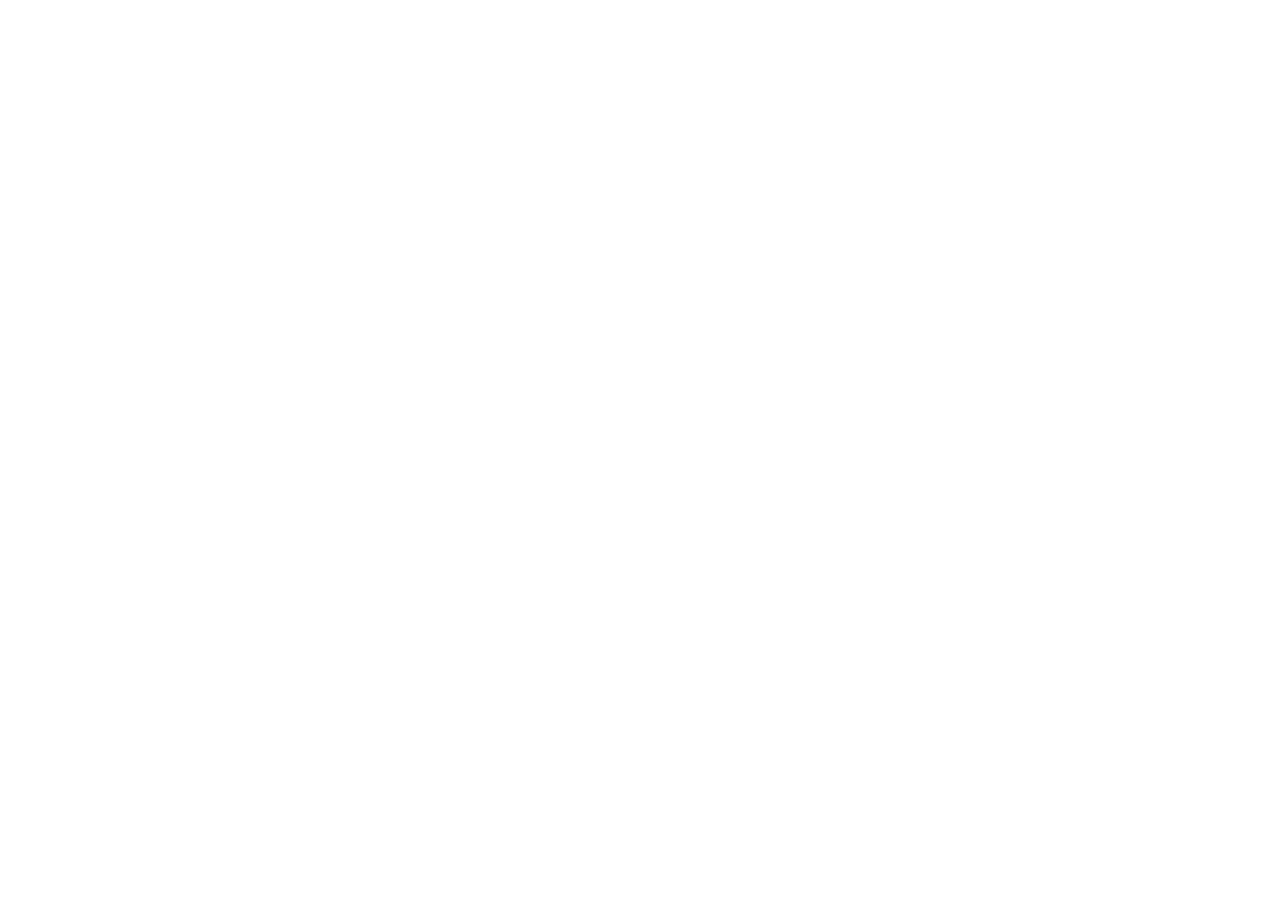
==== Starter Files/index.html @ caf1f691 "first commit" ====
<!DOCTYPE html>
<html lang="en">
<head>
    <meta charset="UTF-8">
    <meta name="viewport" content="width=device-width, initial-scale=1.0">
    <title>Foods</title>
    <link rel="stylesheet" href="style.css">
    <link rel="stylesheet" href="https://cdnjs.cloudflare.com/ajax/libs/font-awesome/5.15.1/css/all.min.css">
</head>
<body>

        <script src="script.js"></script>
</body>
</html>
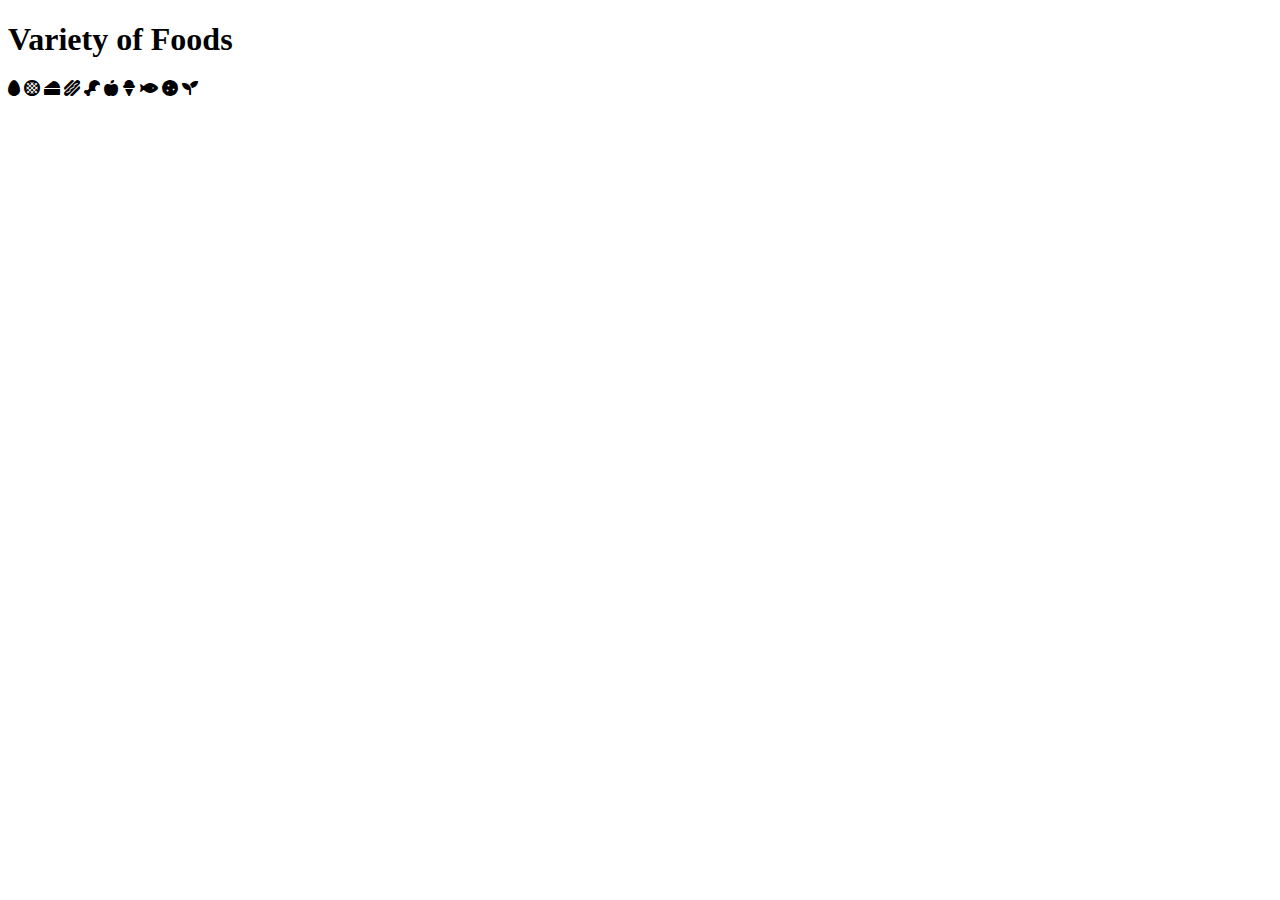
==== commit 64ffdfb1: "section 1" ====
--- a/Starter Files/index.html
+++ b/Starter Files/index.html
@@ -8,7 +8,27 @@
     <link rel="stylesheet" href="https://cdnjs.cloudflare.com/ajax/libs/font-awesome/5.15.1/css/all.min.css">
 </head>
 <body>
-
+<!--seciton 1-->
+<div class="container">
+<section class="section 1">
+<h1 class="section 1 heading">
+    Variety of Foods
+</h1>
+<div class="section-1-icons">
+  <i class="fas fa-egg"></i>
+  <i class="fas fa-stroopwafel"></i>
+  <i class="fas fa-cheese"></i>
+  <i class="fas fa-hotdog"></i>
+  <i class="fas fa-drumstick-bite"></i>
+  <i class="fas fa-apple-alt"></i>
+  <i class="fas fa-ice-cream"></i>
+  <i class="fas fa-fish"></i>
+  <i class="fas fa-cookie"></i>
+  <i class="fas fa-seedling"></i>
+</div>
+</section>
+</div>
+<!--end section 1-->
         <script src="script.js"></script>
 </body>
-</html>+</html>
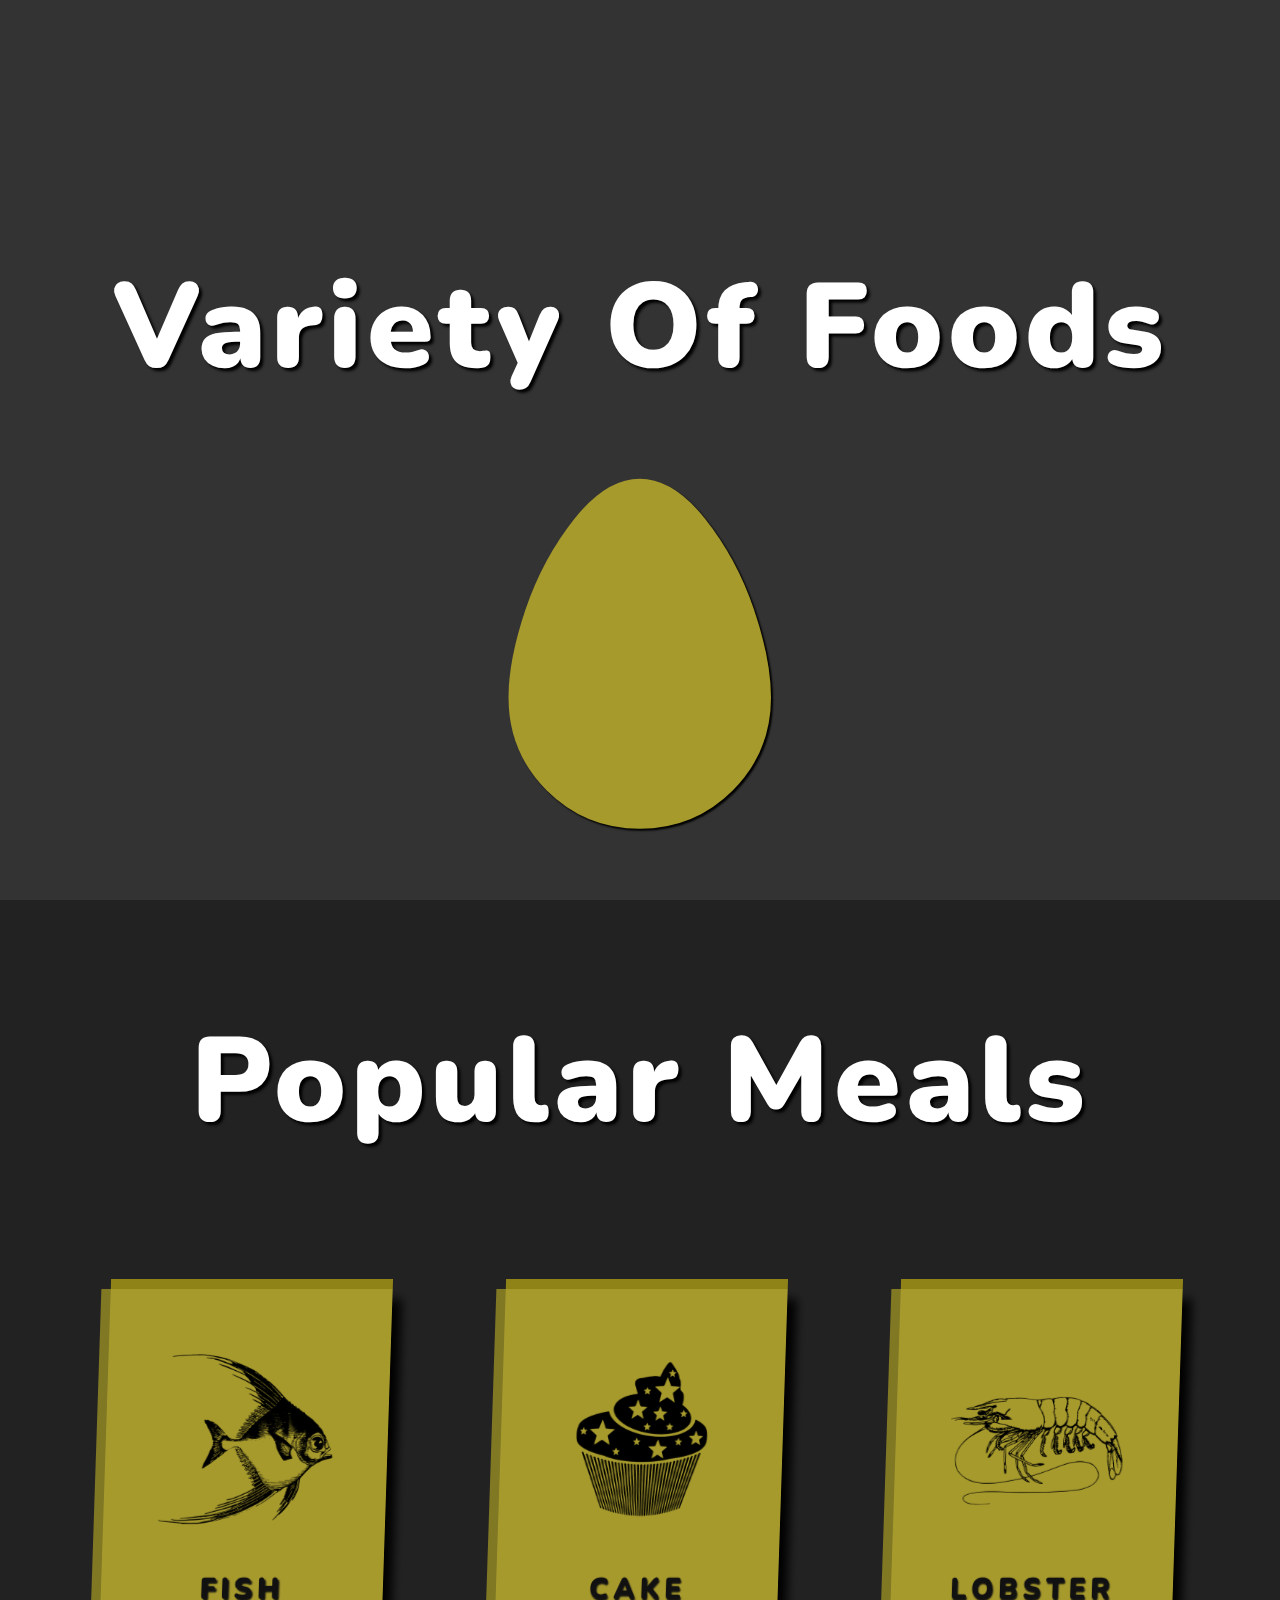
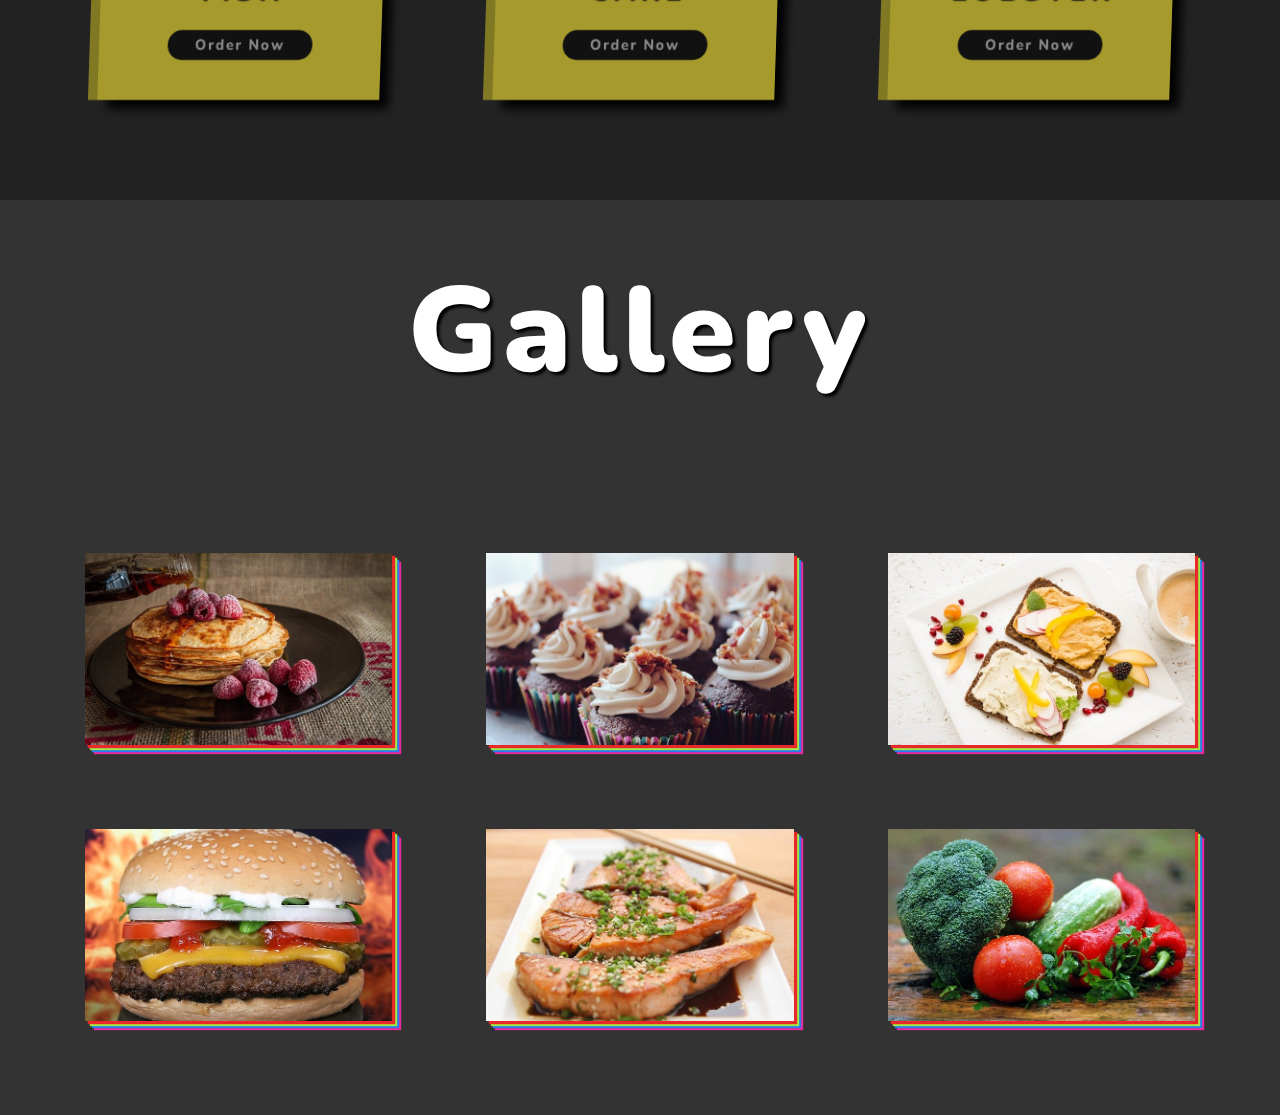
==== commit 4d5c84d1: "gallery" ====
--- a/Starter Files/index.html
+++ b/Starter Files/index.html
@@ -8,27 +8,87 @@
     <link rel="stylesheet" href="https://cdnjs.cloudflare.com/ajax/libs/font-awesome/5.15.1/css/all.min.css">
 </head>
 <body>
-<!--seciton 1-->
 <div class="container">
-<section class="section 1">
-<h1 class="section 1 heading">
-    Variety of Foods
-</h1>
-<div class="section-1-icons">
-  <i class="fas fa-egg"></i>
-  <i class="fas fa-stroopwafel"></i>
-  <i class="fas fa-cheese"></i>
-  <i class="fas fa-hotdog"></i>
-  <i class="fas fa-drumstick-bite"></i>
-  <i class="fas fa-apple-alt"></i>
-  <i class="fas fa-ice-cream"></i>
-  <i class="fas fa-fish"></i>
-  <i class="fas fa-cookie"></i>
-  <i class="fas fa-seedling"></i>
+  <!-- Section 1 -->
+  <section class="section-1">
+      <h1 class="section-heading">variety of foods</h1>
+    <div class="section-1-icons">
+        <i class="fas fa-egg change"></i>
+        <i class="fas fa-stroopwafel"></i>
+        <i class="fas fa-cheese"></i>
+        <i class="fas fa-hotdog"></i>
+        <i class="fas fa-drumstick-bite"></i>
+        <i class="fas fa-apple-alt"></i>
+        <i class="fas fa-ice-cream"></i>
+        <i class="fas fa-fish"></i>
+        <i class="fas fa-cookie"></i>
+        <i class="fas fa-seedling"></i>
+      </div>
+  </section>
+<!--end section 1-->
+
+<!--section 2-->
+<section class="section-2">
+<h1 class="section-heading">Popular Meals</h1>
+<div class="cards-container">
+  <div class="card">
+    <img src="images/card-img-1.png" class="card-img">
+    <h3 class=" card-name">Fish</h3>
+    <button class="card-btn">Order Now</button>
+  </div>
+  <div class="card">
+    <img src="images/card-img-2.png" class="card-img">
+    <h3 class=" card-name">Cake</h3>
+    <button class="card-btn">Order Now</button>
+  </div>
+  <div class="card">
+    <img src="images/card-img-3.png" class="card-img">
+    <h3 class=" card-name">Lobster</h3>
+    <button class="card-btn">Order Now</button>
+  </div>
 </div>
 </section>
+<!--End of section 2-->
+
+<!--Section 3-->
+<section class="section-3">
+<h1 class="section-heading">Gallery</h1>
+<div class="gallery">
+  <a href="#" class="gallery-link" title="Order Now">
+  <img src="images/gallery-img-1.jpg" class="food-img">
+  <h3 class="food-name">Pancakes</h3>
+  <p class="food-description">Dummy text that most def sums up the quality of the food</p>
+  </a>
+  <a href="#" class="gallery-link" title="Order Now">
+  <img src="images/gallery-img-2.jpg" class="food-img">
+  <h3 class="food-name">Cupcakes</h3>
+  <p class="food-description">Dummy text that most def sums up the quality of the food</p>
+  </a>  
+  <a href="#" class="gallery-link" title="Order Now">
+  <img src="images/gallery-img-3.jpg" class="food-img">
+  <h3 class="food-name">Hummus</h3>
+  <p class="food-description">Dummy text that most def sums up the quality of the food</p>
+  </a>  
+  <a href="#" class="gallery-link" title="Order Now">
+  <img src="images/gallery-img-4.jpg" class="food-img">
+  <h3 class="food-name">Hamburger</h3>
+  <p class="food-description">Dummy text that most def sums up the quality of the food</p>
+  </a>  
+  <a href="#" class="gallery-link" title="Order Now">
+  <img src="images/gallery-img-5.jpg" class="food-img">
+  <h3 class="food-name">Salmon</h3>
+  <p class="food-description">Dummy text that most def sums up the quality of the food</p>
+  </a>  
+  <a href="#" class="gallery-link" title="Order Now">
+  <img src="images/gallery-img-6.jpg" class="food-img">
+  <h3 class="food-name">Vegetables</h3>
+  <p class="food-description">Dummy text that most def sums up the quality of the food</p>
+  </a>
 </div>
-<!--end section 1-->
-        <script src="script.js"></script>
+</section>
+<!--End of Section 3-->
+</div>
+
+    <script src="script.js"></script>  
 </body>
 </html>
--- a/Starter Files/style.css
+++ b/Starter Files/style.css
@@ -0,0 +1,249 @@
+@import url('https://fonts.googleapis.com/css2?family=Nunito:wght@200;300;400;500;600;700;800&display=swap');
+/* common styles */
+*{
+margin: 0;
+padding: 0;
+box-sizing: border-box;
+text-decoration:none;
+outline: none;
+font-family: "Nunito", sans-serif;
+font-weight: 400;
+}
+html {
+    font-size: 62.5%;
+}
+.section-heading{
+    font-size: 12rem;
+    font-weight: 900;
+    color: #fff;
+    text-transform: capitalize;
+    text-align: center;
+    letter-spacing: 0.5rem;
+    text-shadow: 0.3rem 0.3rem 0.3rem #000;
+}
+
+/*section 1*/
+.section-1{
+    width: 100%;
+    height: 100vh;
+    background-color: #333;
+    display: flex;
+    flex-direction: column;
+    align-items: center;
+    justify-content: space-evenly;
+}
+
+.section-1-icons i{
+    font-size: 35rem;
+    color: #a79a2d;
+    position: absolute;
+    transform: translate(-50%, -50%) scale(0);
+    text-shadow: 0.2rem 0.2rem 0.2rem #000;
+    transition: transform 0.3s;
+}
+.section-1-icons i.change {
+    transform: translate(-50%, -50%) scale(1);
+    transition: transform 0.3s 0.3s;
+}
+
+/*end of section 1*/
+/*section 2*/
+.section-2 {
+    width: 100%;
+    height: 100vh;
+    background-color: #222;
+    display: flex;
+    flex-direction: column;
+    justify-content: space-between;
+    padding: 10rem 0;
+}
+
+.cards-container {
+    display: flex;
+    justify-content: space-evenly;
+}
+.card {
+width: 30rem;
+background-color: #a79a2d;
+padding: 4rem;
+display:flex;
+flex-direction: column;
+justify-content: space-between;
+align-items: center;
+box-shadow: 1rem 1rem 1rem #000;
+position: relative;
+transform: rotateY(20deg) skewX(-2deg);
+transition: transform 0.5s, box-shadow 0.5s;
+}
+
+.card:hover {
+    transform: rotateY(20deg) skewX(-2deg) translateY(-3rem);
+    box-shadow: 2rem 2rem 2rem #000;
+}
+
+.card::after {
+    content: "";
+    height: 1rem;
+    width: 100%;
+    background-color: #8f8317;
+    position: absolute;
+    top: -1rem;
+    left: 0;
+    transform: skewX(45reg);
+    transform-origin: bottom;
+    box-shadow: -0.1rem -0.1rem -0.1rem #000 
+
+}
+
+.card::before {
+    content: "";
+    height: 100%;
+    width: 1rem;
+    background-color: #817824;
+    position: absolute;
+    top: 0;
+    left: -1rem;
+    transform: skewY(45reg);
+    transform-origin: right;
+    box-shadow: -0.1rem -0.1rem -0.1rem #000 
+}
+.card-img {
+    width: 100%;
+}
+
+.card-name {
+    font-size: 3rem;
+    font-weight: 900;
+    text-transform: uppercase;
+    letter-spacing: 0.5rem;
+    color: #111;
+    margin: 2rem 0;
+    text-shadow: 0.15rem 0.15rem 0.15rem;
+}
+.card-btn{
+    width: 70%;
+    background-color:#111;
+    color: #888;
+    border-radius: 5rem;
+    font-size: 1.5rem;
+    font-weight: 800;
+    letter-spacing: 0.2rem;
+    text-transform: capitalize;
+    border: none;
+    padding: 0.5rem 0;
+    cursor: pointer;
+    box-shadow: -0.2rem -0.2rem -0.2rem;
+}
+/*end of section 2*/
+
+/*section 3 */
+.section-3{
+    background-color: #333;
+    padding: 5rem 0;
+}
+
+.gallery{
+    display: flex;
+    flex-wrap: wrap;
+    align-items: center;
+    justify-content: space-evenly;
+    margin-top: 10rem;
+}
+
+.gallery-link {
+    position: relative;
+    margin: 4rem 1rem;
+}
+
+.gallery-link:hover::before{
+    height: 80%;
+
+}
+
+
+.gallery-link::before{
+    content: "";
+    position: absolute;
+    top: 2vw;
+    left: 80%;
+    width: 0.2rem;
+    height: 0;
+    background-color: #fff;
+    z-index: 10;
+    transition: height 0.5s;
+}
+.gallery-link:hover::after{
+    width: 90%;
+    
+}
+.gallery-link::after{
+    content: "";
+    position: absolute;
+    top: 30%;
+    width: 0;
+    height: 0.2rem;
+    background-color: #fff;
+    left: 2rem;
+    width: 0.5s;
+}
+
+.gallery-link:hover .food-img{
+    width: 24vw;
+    height: 15vw;
+    object-fit: cover;
+    box-shadow: 1rem 1rem 0.1rem #e92929, 2rem 2rem 0.1rem #a2e946, 3rem 3rem 0.1rem #297ce9, 4rem 4rem 0.1rem #e92999
+    ;
+    transition: all 0.5s;
+    filter: blur(0.5rem);
+    opacity: 0.5;
+    transform: scale(1.1);
+}
+.food-name {
+    position: absolute;
+    top: 3rem;
+    left: 3rem;
+    font-size: 2rem;
+    font-weight: 700;
+    text-transform: uppercase;
+    letter-spacing: 0.1rem;
+    color: #fff;
+    width: 0;
+    overflow: hidden;
+    transition: width 0.3s;
+}
+
+.gallery-link:hover .food-name{
+    width: 100%;
+    transition: width 1.5s 0.5s;
+}
+
+.food-img{
+    width: 24vw;
+    height: 15vw;
+    object-fit: cover;
+    box-shadow: 0.3rem 0.3rem 0.1rem #e92929, 0.5rem 0.5rem 0.1rem #a2e946, 0.7rem 0.7rem 0.1rem #297ce9, 0.9rem 0.9rem 0.1rem #e92999
+    ;
+}
+
+.food-description{
+    position: absolute;
+    bottom: 3vw;
+    left: 2rem;
+    width: 70%;
+    font-size: 1.5rem;
+    font-weight: 300;
+    letter-spacing: 0.1rem;
+    text-transform: uppercase;
+    color: #fff;
+    opacity: 0;
+    visibility: hidden;
+    transition: opacity 1s 1s;
+}
+
+.gallery-link:hover .food-description {
+  opacity: 1;
+  visibility: visible;
+  transition: opacity 1s 1s;
+}
+
+/*end of section 3*/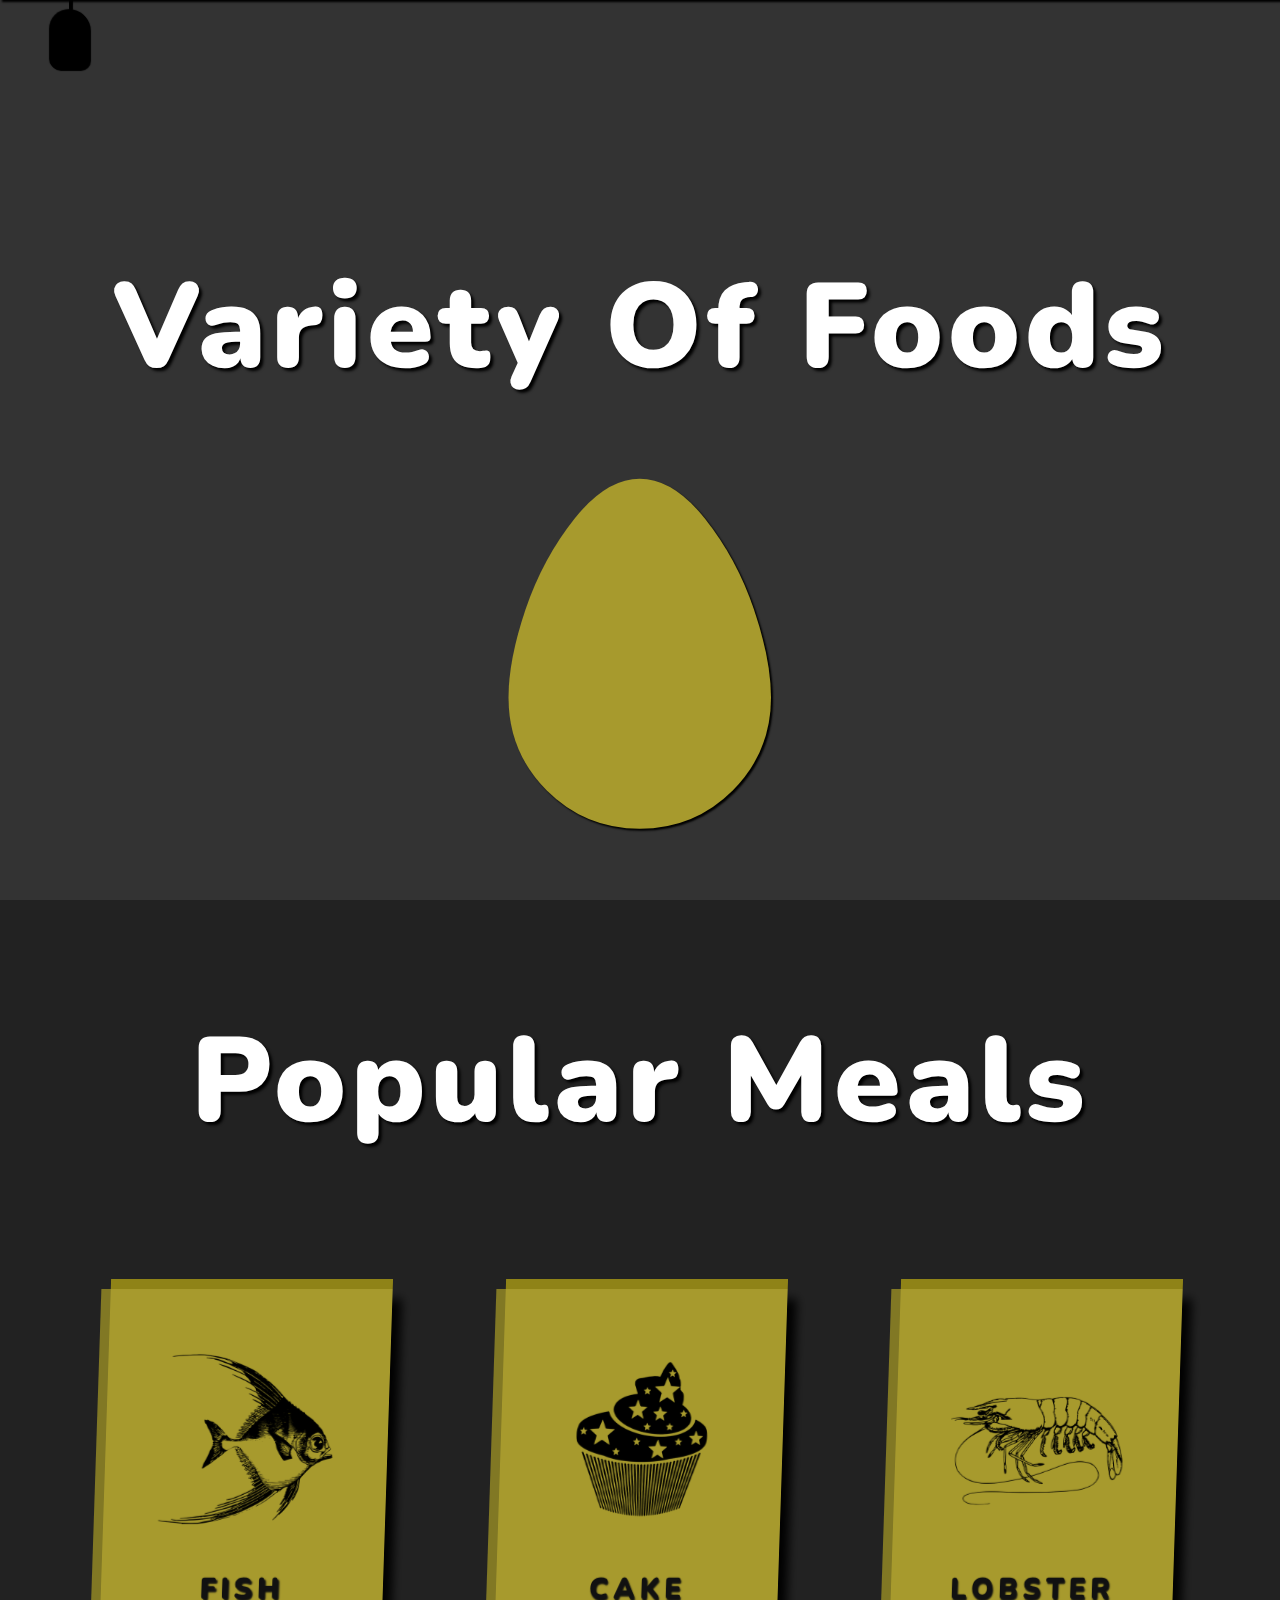
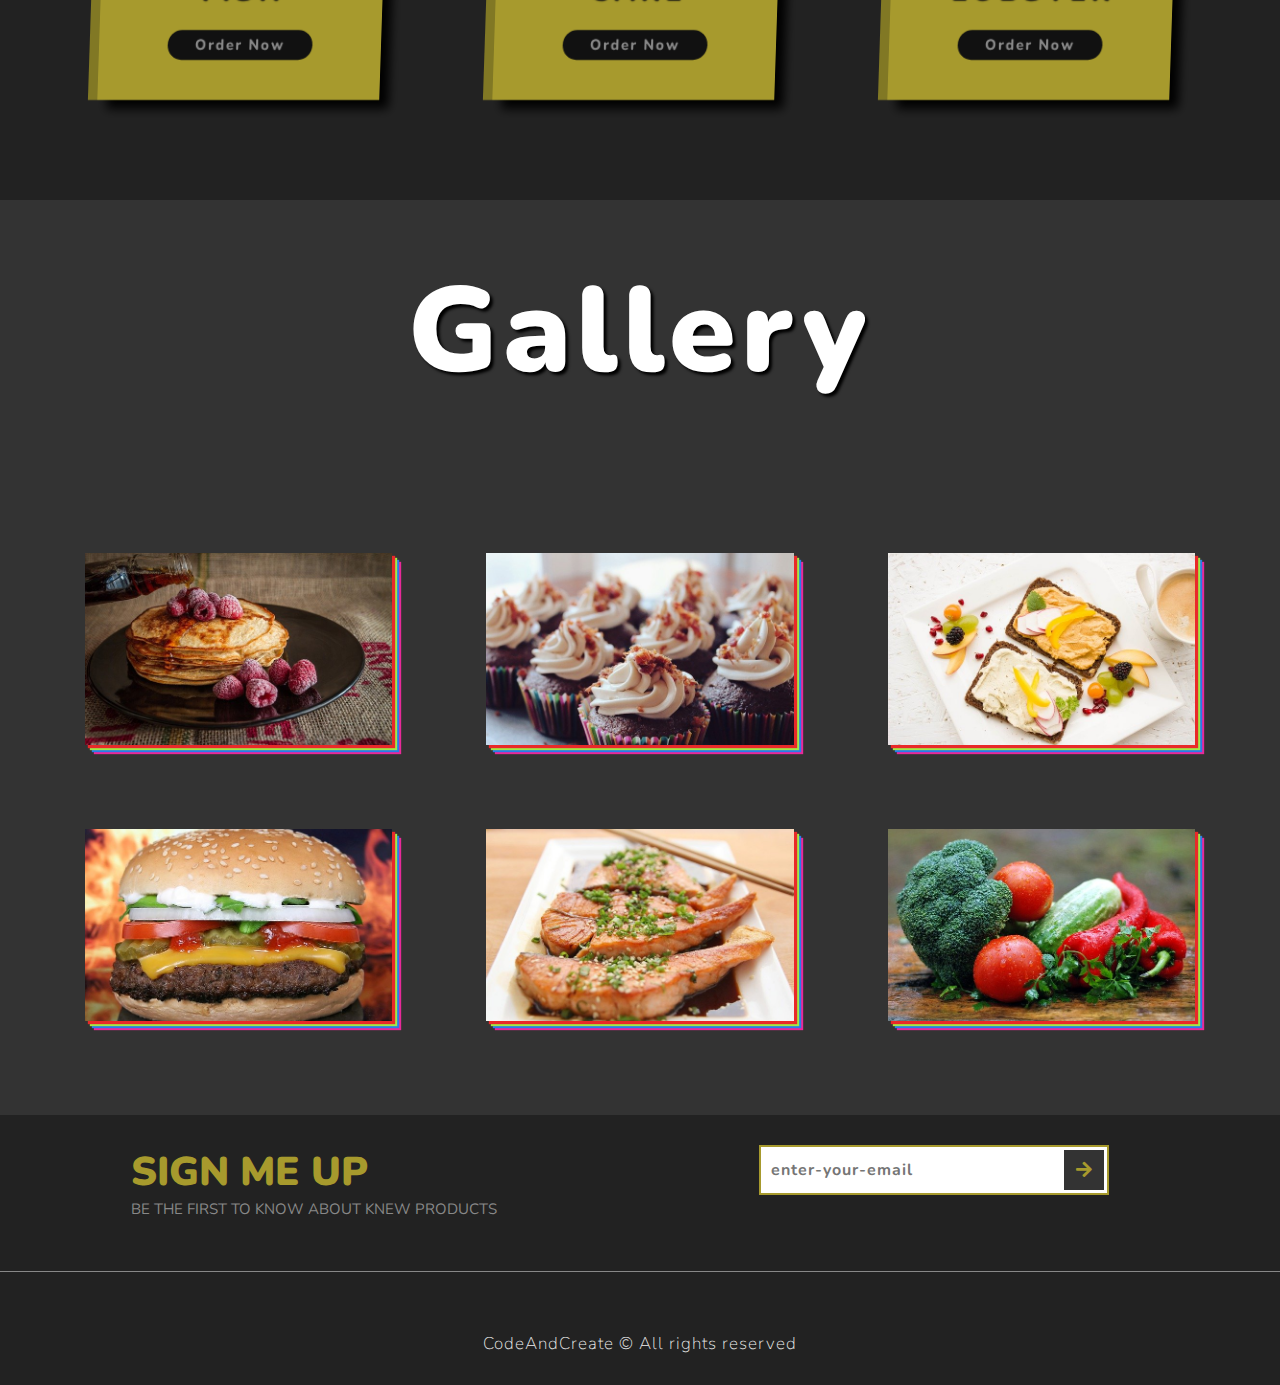
==== commit 45053404: "nav bar" ====
--- a/Starter Files/index.html
+++ b/Starter Files/index.html
@@ -8,6 +8,33 @@
     <link rel="stylesheet" href="https://cdnjs.cloudflare.com/ajax/libs/font-awesome/5.15.1/css/all.min.css">
 </head>
 <body>
+
+<!--Navbar-->
+<nav class="navbar">
+  <a href="#" class="navbar-link">
+  <i class="fas fa-home"></i>
+  <span>Home</span>
+  </a>
+  <a href="#" class="navbar-link">
+    <i class="fas fa-utensils"></i>
+    <span>Meals</span>
+    </a>
+  <a href="#" class="navbar-link">
+      <i class="fas fa-hamburger"></i>
+      <span>Burger</span>
+      </a>
+  <a href="#" class="navbar-link">
+        <i class="fas fa-pizza-slice"></i>
+        <span>Pizza</span>
+        </a>
+  <a href="#" class="navbar-link">
+          <i class="fas fa-blender-phone"></i>
+          <span>Contact</span>
+          </a>
+</nav>
+<div class="menu"></div>
+<!--End of Navbar-->
+
 <div class="container">
   <!-- Section 1 -->
   <section class="section-1">
@@ -87,6 +114,20 @@
 </div>
 </section>
 <!--End of Section 3-->
+
+<!--section 4-->
+<section class="section-4">
+  <div class="section-4-text">
+    <h2 class="section-4-heading">Sign Me Up</h2>
+    <p class="section-4-paragraph">Be the first to know about knew products</p>
+  </div>
+    <form class="signup-form">
+      <input type="email" class="signup-form-input" placeholder="enter-your-email">
+      <button type="submit" class="signup-form-btn"><i class="fas fa-arrow-right"></i></button>
+      </form>
+      <p class="copyright">CodeAndCreate &copy; All rights reserved</p>
+</section>
+<!-- end of section 4-->
 </div>
 
     <script src="script.js"></script>  
--- a/Starter Files/style.css
+++ b/Starter Files/style.css
@@ -21,6 +21,101 @@
     letter-spacing: 0.5rem;
     text-shadow: 0.3rem 0.3rem 0.3rem #000;
 }
+/*end of common styles*/
+
+/*navbar*/
+.navbar {
+    width: 100%;
+    height: 14rem;
+    background-color: #000;
+    position: fixed;
+    top: -14rem;
+    z-index: 100;
+    display: flex;
+    justify-content: center;
+    align-items: center;
+    box-shadow: 0.2rem 0.2rem 0.2rem #000;
+    transition: top 0.4s;
+}
+.navbar.change{
+    top: 0;
+    transition: top 0.4s 0.2s;
+}
+
+.navbar-link {
+    color: #aaa;
+    margin: 0.4rem;
+    display: flex;
+    flex-direction: column;
+    justify-content: center;
+    align-items: center;
+    opacity: 0;
+    transition: color 0.3s, opacity .2s;
+}
+.change .navbar-link{
+    opacity: 1;
+}
+.change .navbar-link:nth-child(1){
+    transition: opacity 0.4s 0.5s, color 0.3s;
+}
+.change .navbar-link:nth-child(2){
+    transition: opacity 0.4s 0.6s, color 0.3s;;
+}
+.change .navbar-link:nth-child(3){
+    transition: opacity 0.4s 0.7s, color 0.3s;;
+}
+.change .navbar-link:nth-child(4){
+    transition: opacity 0.4s 0.8s, color 0.3s;;
+}
+.change .navbar-link:nth-child(5){
+    transition: opacity 0.4s 0.9s, color 0.3s;;
+}
+
+.navbar-link:hover{
+    color: #fff;
+}
+.navbar-link i{
+    font-size: 7rem;
+}
+.navbar-link span{
+    font-size: 2.5rem;
+    font-weight: 900;
+    letter-spacing: 0.5rem;
+    margin-top: 0.5rem;
+}
+.menu{
+    width: 4rem;
+    height: 6rem;
+    background-color: #000;
+    position: fixed;
+    top: 1rem;
+    left: 5rem;
+    border-radius: 30rem 30rem 15rem 15rem;
+    box-shadow: 0.1rem 0.1rem 0.1rem #000, -0.1rem -0.1rem 0.1rem #000;
+    cursor: pointer;
+    transition: top 0.4s 0.2s;
+
+}
+
+.menu.change{
+    top: 15rem;
+    transition: top 0.4s;
+}
+
+.menu::before {
+    content: "";
+    width: 0.3rem;
+    height: 15rem;
+    background-color: #000;
+    position: absolute;
+    top: -15rem;
+    left: calc(50% - 0.15rem);
+    box-shadow: 0.1rem 0 0.1rem #000;
+}
+
+
+/*end of navbar*/
+
 
 /*section 1*/
 .section-1{
@@ -246,4 +341,73 @@
   transition: opacity 1s 1s;
 }
 
-/*end of section 3*/+/*end of section 3*/
+/*section 4*/
+.section-4 {
+    width: 100%;
+    height: 30vh;
+    background-color: #222;
+    display: flex;
+    justify-content: space-around;
+    align-items: flex-start;
+    padding: 3rem 0;
+    position: relative;
+}
+.section-4-text {
+    text-transform: uppercase;
+}
+.section-4-heading{
+    font-size: 4rem;
+    font-weight: 900;
+    color: #a79a2d;
+}
+
+.signup-form {
+    display: flex;
+    align-items: center;
+}
+.section-4-paragraph {
+   font-size: 1.5rem;
+    color: #888;
+}
+.signup-form-input{
+    width: 35rem;
+    height: 5rem;
+    padding: 1rem;
+    border: 0.2rem solid #a79a2d;
+    font-size: 1.6rem;
+    font-weight: 700;
+    letter-spacing: 0.1rem;
+    color: #a79a2d;
+}
+.signup-form-input .placeholder {
+    color: #a79a2d;
+}
+.signup-form-btn {
+ position: relative;
+ left: -4.5rem;
+ width: 4rem;
+ height: 4rem;
+ background-color: #333;
+ color: #a79a2d;
+ border: none;
+ font-size: 1.8rem;
+ cursor: pointer;
+
+}
+
+.copyright {
+    position: absolute;
+    bottom: 3rem;
+    font-size: 1.7rem;
+    font-weight: 200;
+    color: #eee;
+    letter-spacing: 0.1rem;
+    border-top: .1rem solid #888;
+    padding-top: 6rem;
+    width: 100%;
+    text-align: center;
+}
+
+
+/* end of section 4*/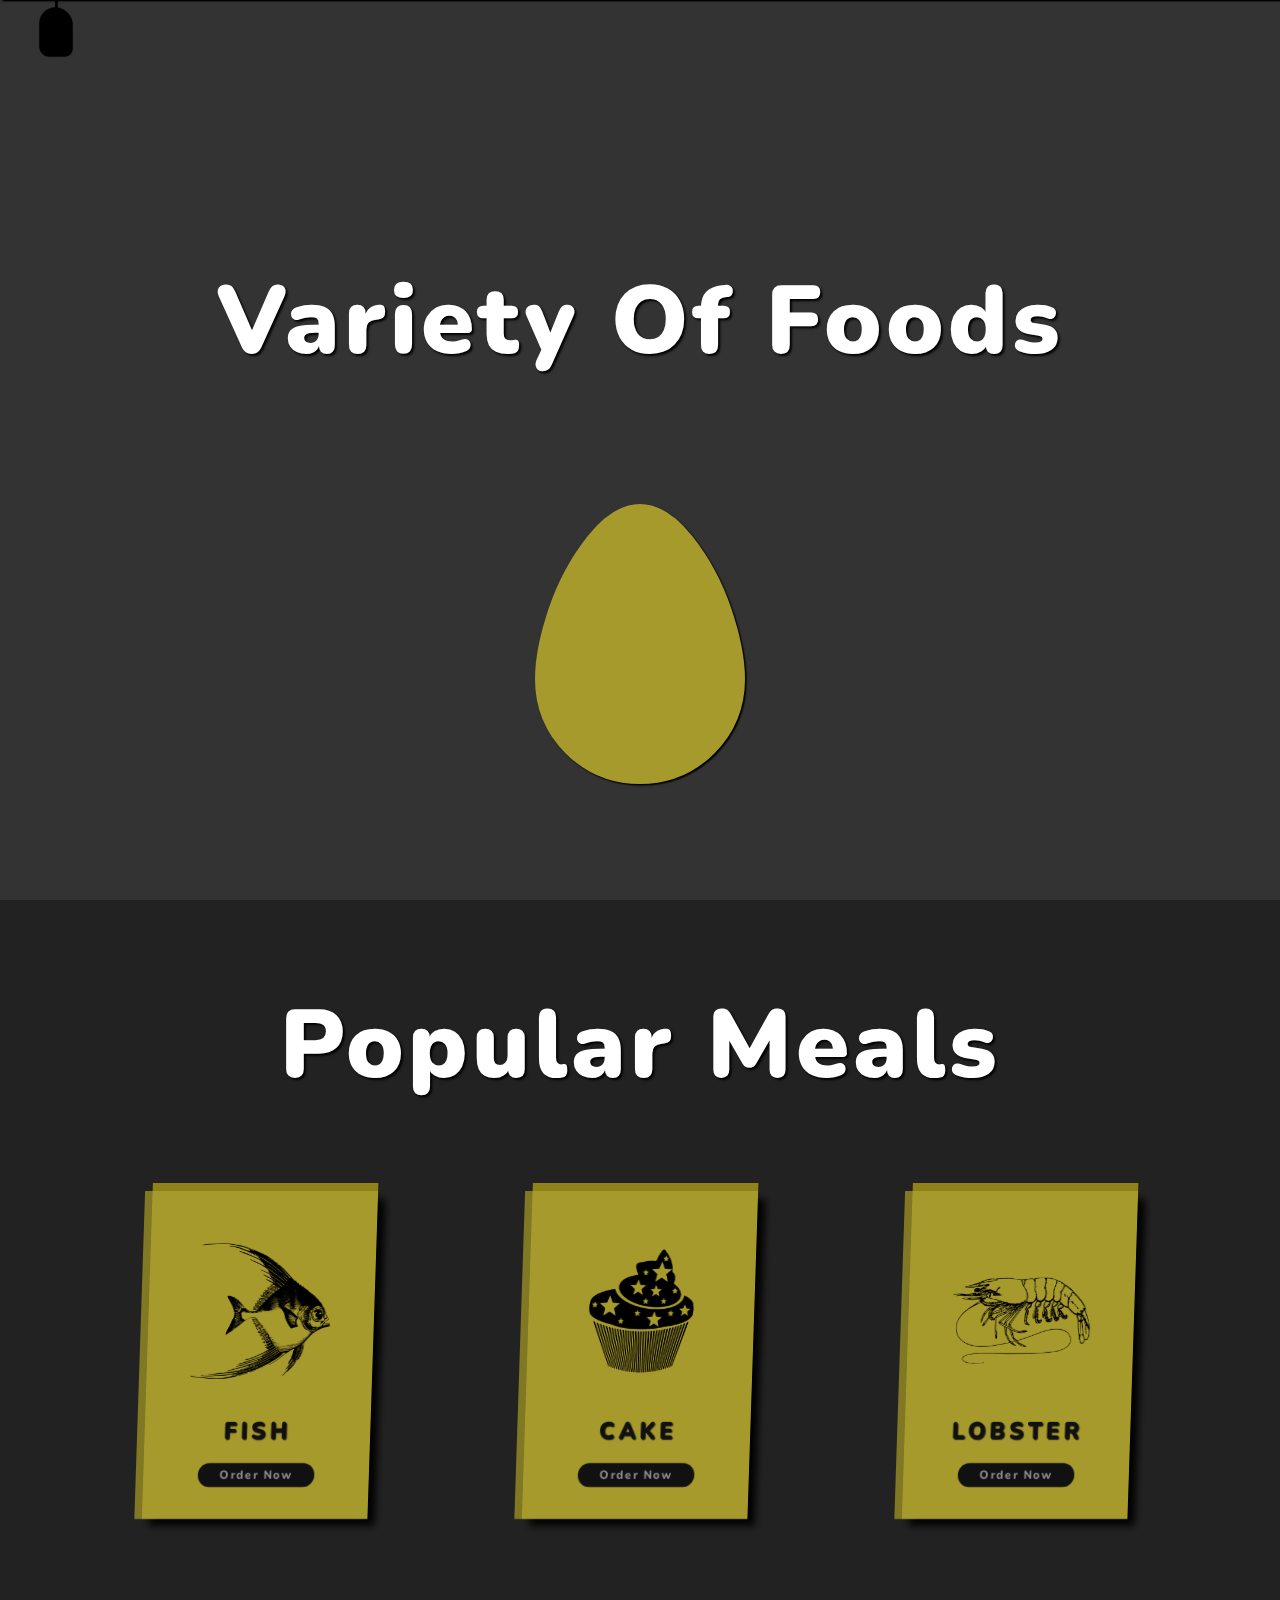
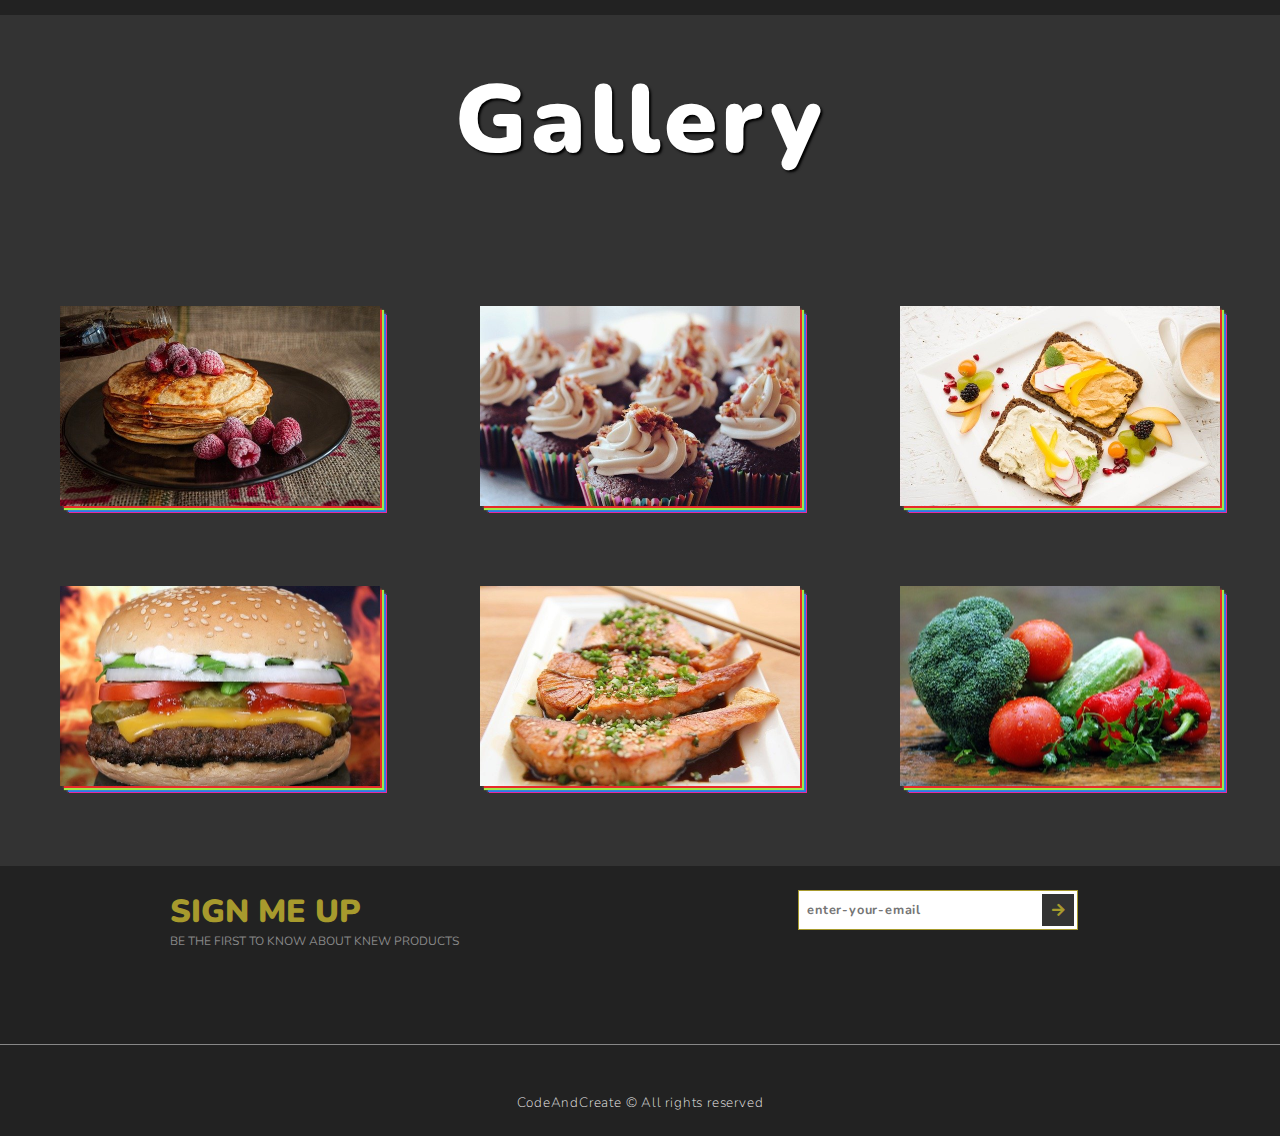
==== commit ef229082: "last commit" ====
--- a/Starter Files/index.html
+++ b/Starter Files/index.html
@@ -10,7 +10,7 @@
 <body>
 
 <!--Navbar-->
-<nav class="navbar">
+<nav class="navbar target">
   <a href="#" class="navbar-link">
   <i class="fas fa-home"></i>
   <span>Home</span>
@@ -31,8 +31,10 @@
           <i class="fas fa-blender-phone"></i>
           <span>Contact</span>
           </a>
+
 </nav>
-<div class="menu"></div>
+<div class="menu target"></div>
+
 <!--End of Navbar-->
 
 <div class="container">
--- a/Starter Files/style.css
+++ b/Starter Files/style.css
@@ -410,4 +410,47 @@
 }
 
 
-/* end of section 4*/+/* end of section 4*/
+
+/*Responsive */
+@media(max-width:1400px)
+{
+    html{
+        font-size: 50%;
+    }
+.section-2{
+    height: auto;
+    padding: 10rem 0 12rem 0;
+}
+
+.cards-container{
+    margin-top: 10rem;
+}
+.gallery-link{
+    width: 40rem;
+    height: 25rem;
+    margin: 5rem;
+}
+
+.food-img{
+    width: 100%;
+    height: 100%;
+    
+}
+}
+
+@media(max-width: 1000px) {
+    .section-4-heading{
+        font-size: 9rem;
+        margin: 0 5rem;
+    }
+.section-1-icons i{
+    font-size: 25rem;
+}
+.cards-container{
+    flex-wrap: wrap;   
+}
+.card{
+    margin: 5rem;
+}
+}
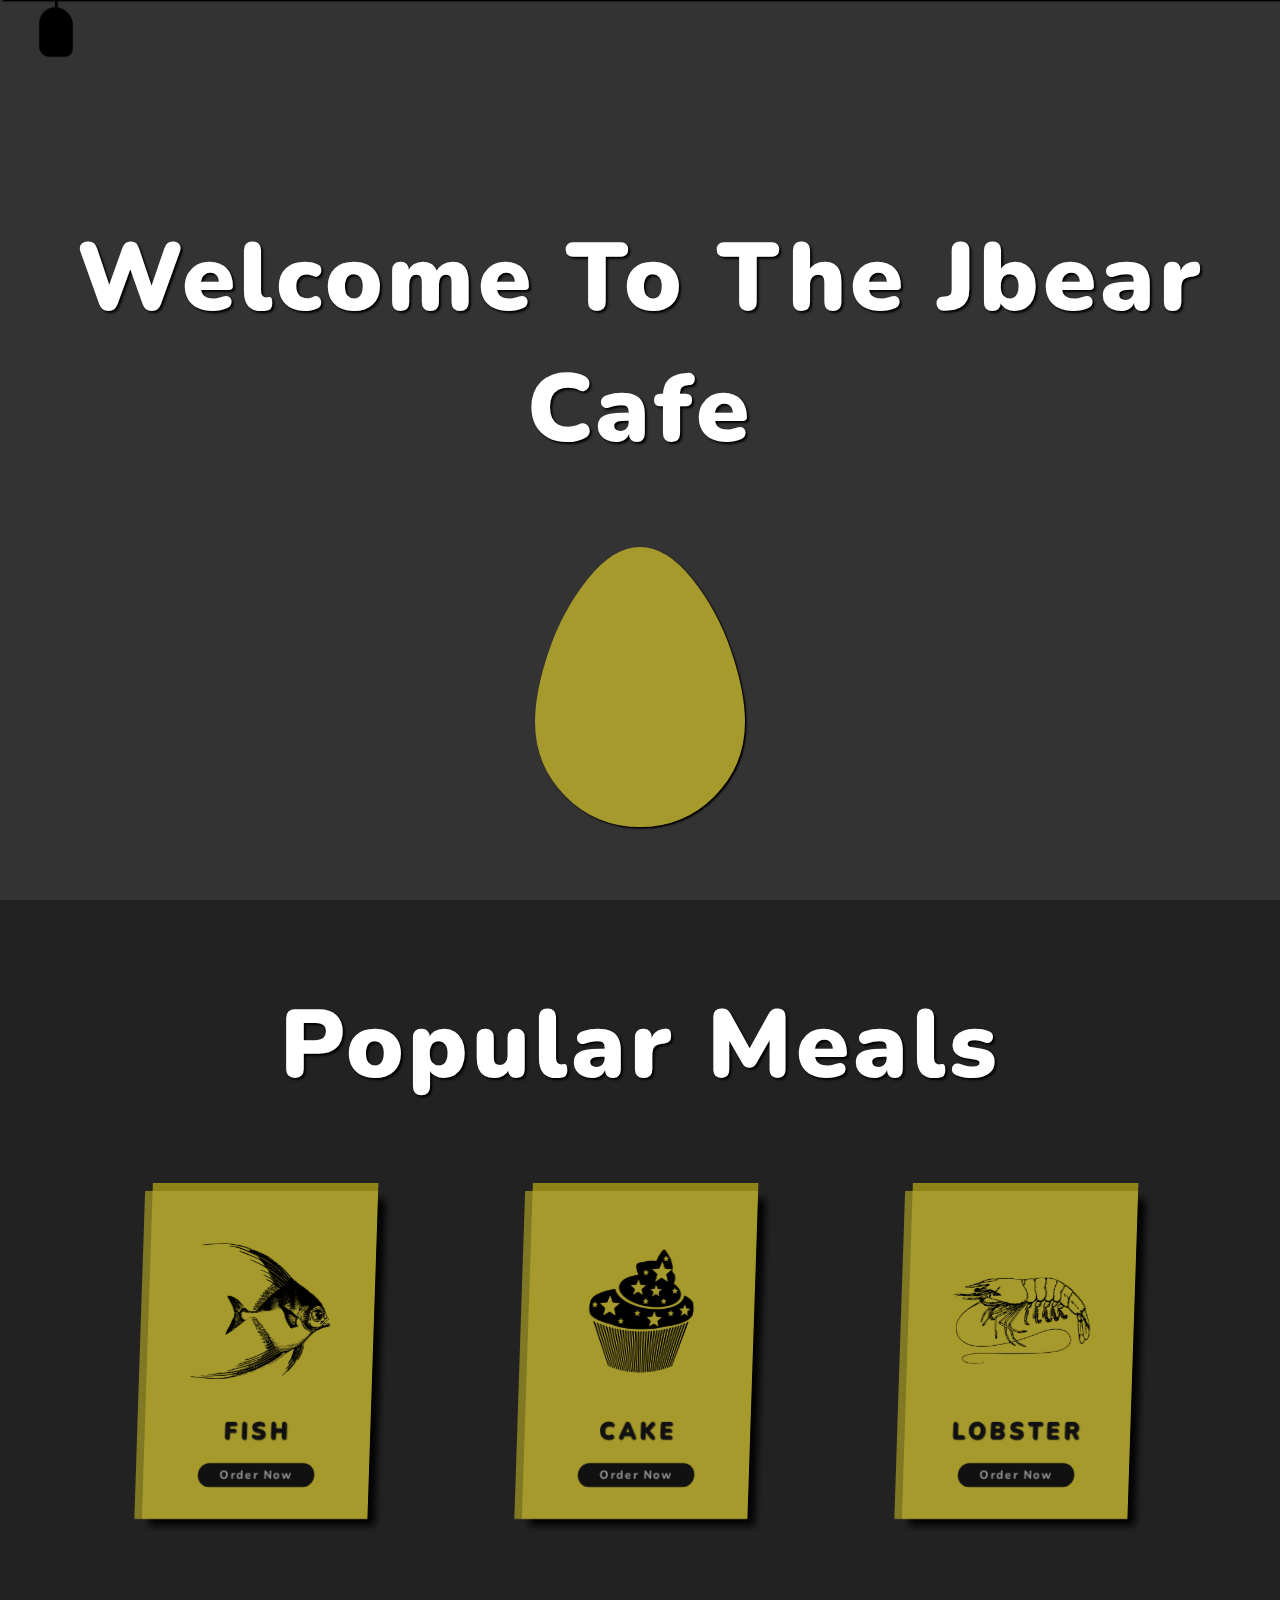
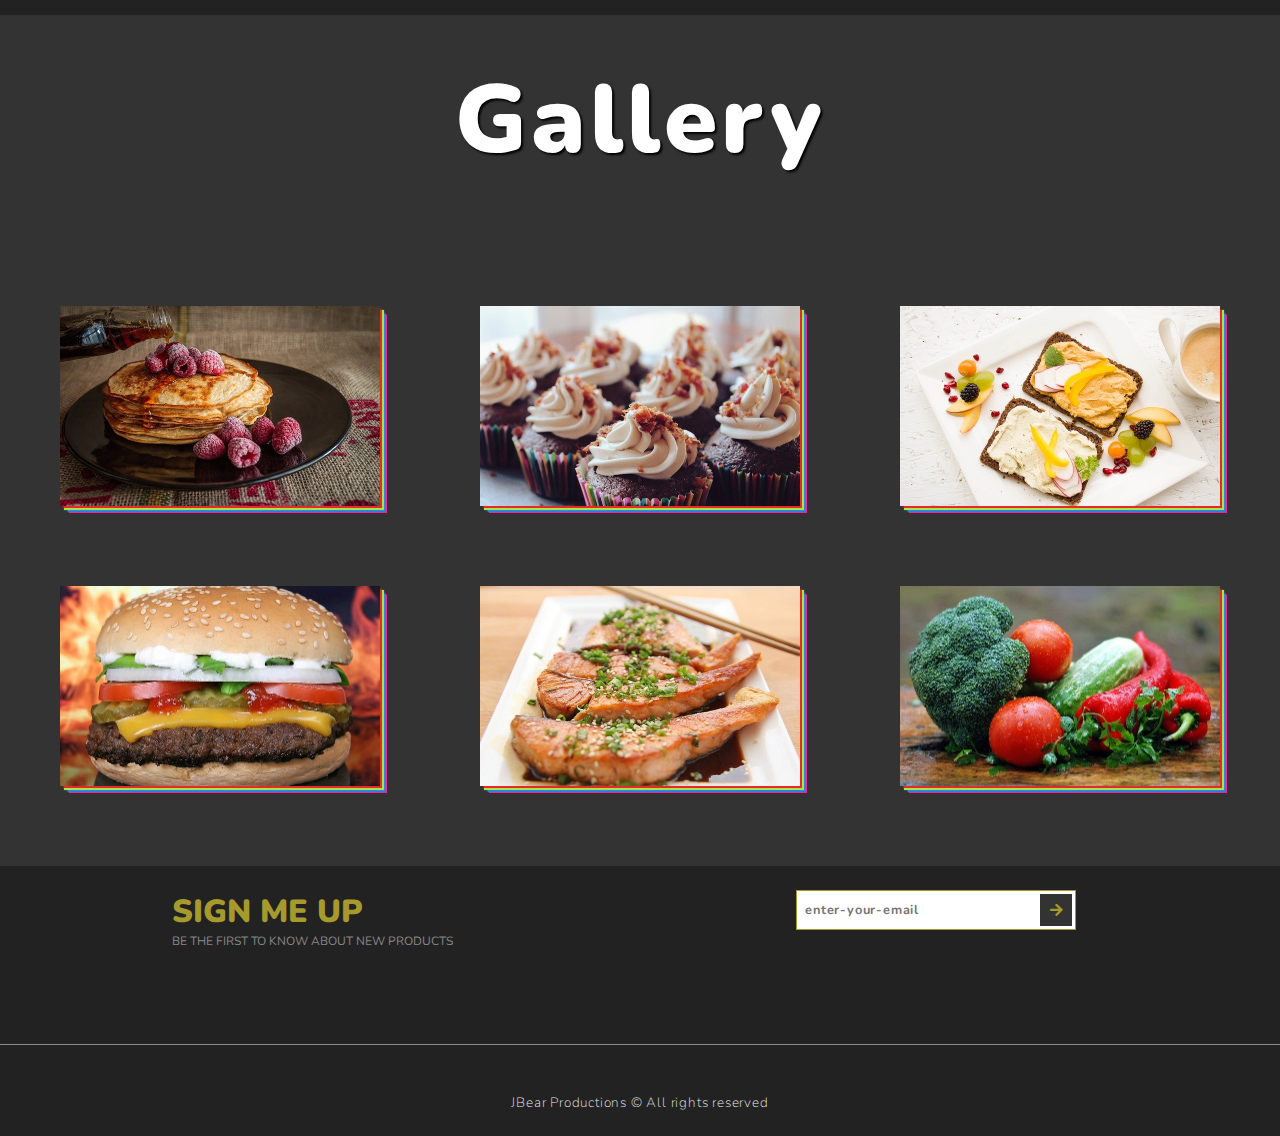
==== commit 1323d891: "commit everything" ====
--- a/Starter Files/index.html
+++ b/Starter Files/index.html
@@ -40,7 +40,7 @@
 <div class="container">
   <!-- Section 1 -->
   <section class="section-1">
-      <h1 class="section-heading">variety of foods</h1>
+      <h1 class="section-heading">Welcome to the Jbear Cafe</h1>
     <div class="section-1-icons">
         <i class="fas fa-egg change"></i>
         <i class="fas fa-stroopwafel"></i>
@@ -121,13 +121,13 @@
 <section class="section-4">
   <div class="section-4-text">
     <h2 class="section-4-heading">Sign Me Up</h2>
-    <p class="section-4-paragraph">Be the first to know about knew products</p>
+    <p class="section-4-paragraph">Be the first to know about new products</p>
   </div>
     <form class="signup-form">
       <input type="email" class="signup-form-input" placeholder="enter-your-email">
       <button type="submit" class="signup-form-btn"><i class="fas fa-arrow-right"></i></button>
       </form>
-      <p class="copyright">CodeAndCreate &copy; All rights reserved</p>
+      <p class="copyright">JBear Productions &copy; All rights reserved</p>
 </section>
 <!-- end of section 4-->
 </div>
--- a/Starter Files/style.css
+++ b/Starter Files/style.css
@@ -93,6 +93,7 @@
     border-radius: 30rem 30rem 15rem 15rem;
     box-shadow: 0.1rem 0.1rem 0.1rem #000, -0.1rem -0.1rem 0.1rem #000;
     cursor: pointer;
+    z-index: 100;
     transition: top 0.4s 0.2s;
 
 }
@@ -453,4 +454,48 @@
 .card{
     margin: 5rem;
 }
-}
+.section-4{
+    height: 30rem;
+}
+}
+@media(max-width: 900px) {
+ .navbar-link{
+    margin: 2rem;
+ }
+ .navbar-link i{
+    font-size: 4rem;
+}
+.navbar-link span{
+    font-size: 2rem;
+}
+}
+@media(max-width: 700px){
+    .section-heading{
+        font-size: 7rem;
+        margin: 0 10rem;
+    }
+    .section-1-icons i{
+        font-size: 20rem;
+    }
+    .menu{
+        left: 2rem;
+    }
+    .section-4{
+        height: 40rem;
+        flex-direction: column;
+        justify-content: flex-start;
+        align-items: center;
+    }
+    .section-4-text{
+        margin-bottom: 8rem;
+    }
+}
+
+@media(max-width: 550px){
+ html{
+    font-size: 40%;
+ }    
+ .navbar-link{
+    margin: 0 0.7rem;
+ }
+}
